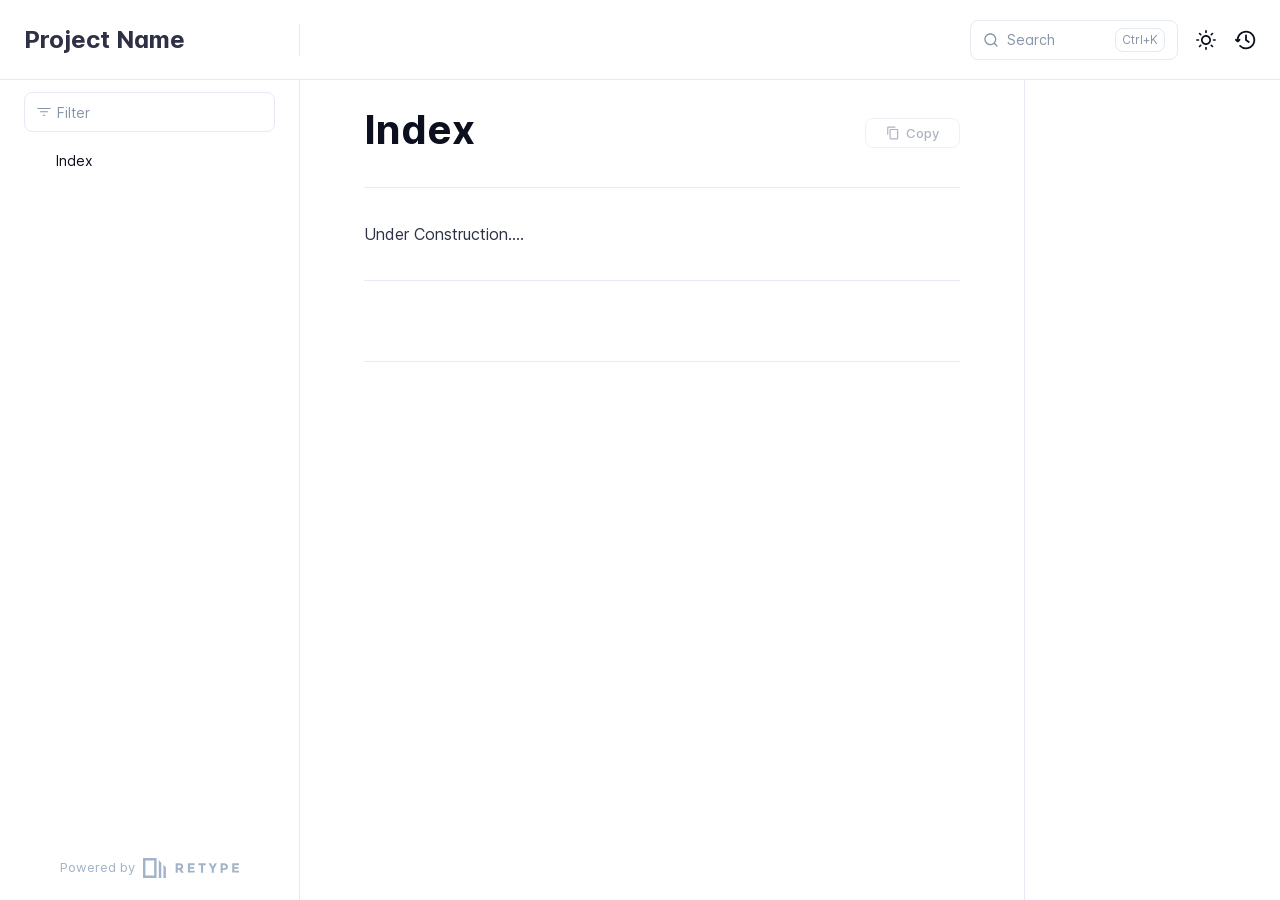
==== Docs/index.html @ 2685523a "Restructure docs into Docs/assets and Docs/mds" ====
<!DOCTYPE html>
<html lang="en" class="h-full">
<head>
    <meta charset="UTF-8">
    <meta name="viewport" content="width=device-width,initial-scale=1">
    <meta name="color-scheme" content="light dark">
    <meta name="turbo-root" content="/Linktree/Docs">
    <meta name="turbo-cache-control" content="no-cache" data-turbo-track="reload" data-track-token="4.6.0.834320444429">

    <!-- See retype.com -->
    <meta name="generator" content="Retype 4.6.0">

    <!-- Primary Meta Tags -->
    <title>Index</title>
    <meta name="title" content="Index">
    <meta name="description" content="Under Construction....">

    <!-- Canonical -->
    <link rel="canonical" href="https://labtoso.github.io/Linktree/Docs/">
    <link rel="sitemap" type="application/xml" title="Sitemap" href="https://labtoso.github.io/Linktree/Docs/sitemap.xml">

    <!-- Open Graph -->
    <meta property="og:type" content="website">
    <meta property="og:url" content="https://labtoso.github.io/Linktree/Docs/">
    <meta property="og:title" content="Index">
    <meta property="og:description" content="Under Construction....">
    <meta property="og:site_name" content="Project Name">
    <meta property="og:locale" content="en_US">

    <!-- Twitter -->
    <meta name="twitter:card" content="summary_large_image">
    <meta name="twitter:url" content="https://labtoso.github.io/Linktree/Docs/">
    <meta name="twitter:title" content="Index">
    <meta name="twitter:description" content="Under Construction....">

    <!-- Alternate Markdown -->
    <link rel="alternate" type="text/markdown" href="https://labtoso.github.io/Linktree/Docs/index.md">

    <script data-cfasync="false">(function(){var cl=document.documentElement.classList,ls=localStorage.getItem("retype_scheme"),hd=cl.contains("dark"),hl=cl.contains("light"),wm=window.matchMedia&&window.matchMedia("(prefers-color-scheme: dark)").matches;if(ls==="dark"||(!ls&&wm&&!hd&&!hl)){cl.remove("light");cl.add("dark")}else if(ls==="light"||(!ls&&!wm&&!hd&&!hl)){cl.remove("dark");cl.add("light")}})();</script>

    <link href="resources/css/retype.css?v=4.6.0.834320444429" rel="stylesheet">

    <script data-cfasync="false" src="resources/js/config.js?v=4.6.0.834320444429" data-turbo-eval="false" defer></script>
    <script data-cfasync="false" src="resources/js/retype.js?v=4.6.0" data-turbo-eval="false" defer></script>
    <script id="lunr-js" data-cfasync="false" src="resources/js/lunr.js?v=4.6.0.834320444429" data-turbo-eval="false" defer></script>
</head>
<body>
    <div id="retype-app" class="relative text-base antialiased text-base-text bg-base-bg font-body">
    <div class="absolute bottom-0 left-0" style="top: 5rem; right: 50%"></div>

    <header id="retype-header" class="sticky top-0 z-30 flex w-full h-16 bg-header-bg border-b border-header-border md:h-20">
        <div class="container relative flex items-center justify-between pr-6 grow md:justify-start">
            <!-- Mobile menu button skeleton -->
            <button v-cloak class="skeleton retype-mobile-menu-button flex items-center justify-center shrink-0 overflow-hidden dark:text-white focus:outline-hidden rounded-full w-10 h-10 ml-3.5 md:hidden"><svg xmlns="http://www.w3.org/2000/svg" class="mb-px shrink-0" width="24" height="24" viewBox="0 0 24 24" role="presentation" style="margin-bottom: 0px;"><g fill="currentColor"><path d="M2 4h20v2H2zM2 11h20v2H2zM2 18h20v2H2z"></path></g></svg></button>
            <div v-cloak id="retype-sidebar-left-toggle-button"></div>
    
            <!-- Logo -->
            <div class="flex items-center justify-between h-full py-2 md:w-75">
                <div class="flex items-center px-2 md:px-6">
                    <a id="retype-branding-logo" href="https://labtoso.github.io/Linktree/Docs/" class="flex items-center leading-snug text-2xl">
                        <span class="dark:text-white font-bold line-clamp-1 md:line-clamp-2">Project Name</span>
                    </a>
                </div>
    
                <span class="hidden h-8 border-r md:inline-block border-base-border"></span>
            </div>
    
            <div class="flex justify-between md:grow">
                <!-- Top Nav -->
                <nav id="retype-header-nav" class="hidden md:flex">
                    <ul class="flex flex-col mb-4 md:pl-16 md:mb-0 md:flex-row md:items-center">
                        
                    </ul>
                </nav>
    
                <div v-cloak class="flex justify-end grow">
                    <div id="retype-mobile-search-button"></div>
                    <doc-search-desktop></doc-search-desktop>
    
                    <doc-theme-switch class="lg:ml-2"></doc-theme-switch>
                    <doc-history></doc-history>
                </div>
            </div>
        </div>
    </header>


    <div id="retype-container" class="container relative flex bg-white">
        <!-- Sidebar Skeleton -->
        <div v-cloak class="fixed flex flex-col shrink-0 duration-300 ease-in-out bg-sidebar-left-bg border-sidebar-left-border sidebar top-20 w-75 border-r h-screen md:sticky transition-transform skeleton">
        
            <div class="flex items-center h-16 px-6">
                <input id="retype-filter-input-mock" class="w-full h-10 pl-8 px-3 py-2 transition-colors duration-200 ease-linear bg-filter-bg border border-filter-border rounded-lg shadow-none md:text-sm hover:border-filter-border-hover focus:outline-hidden focus:border-filter-border-focus placeholder-filter-placeholder" type="text">
            </div>
        
            <div class="pl-6 mt-1 mb-4">
                <div class="w-32 h-3 mb-4 bg-skeleton-bg rounded-full loading"></div>
                <div class="w-48 h-3 mb-4 bg-skeleton-bg rounded-full loading"></div>
                <div class="w-40 h-3 mb-4 bg-skeleton-bg rounded-full loading"></div>
                <div class="w-32 h-3 mb-4 bg-skeleton-bg rounded-full loading"></div>
                <div class="w-48 h-3 mb-4 bg-skeleton-bg rounded-full loading"></div>
                <div class="w-40 h-3 mb-4 bg-skeleton-bg rounded-full loading"></div>
            </div>
        
            <div class="shrink-0 mt-auto bg-transparent dark:border-base-border">
                <a class="flex items-center justify-center flex-nowrap h-16 text-gray-350 dark:text-dark-400 hover:text-gray-600 dark:hover:text-dark-300 transition-colors duration-150 ease-in docs-powered-by" target="_blank" href="https://retype.com/" rel="noopener">
                    <span class="text-xs whitespace-nowrap">Powered by</span>
                    <svg xmlns="http://www.w3.org/2000/svg" class="ml-2" fill="currentColor" width="96" height="20" overflow="visible"><path d="M0 0v20h13.59V0H0zm11.15 17.54H2.44V2.46h8.71v15.08zM15.8 20h2.44V4.67L15.8 2.22zM20.45 6.89V20h2.44V9.34z"/><g><path d="M40.16 8.44c0 1.49-.59 2.45-1.75 2.88l2.34 3.32h-2.53l-2.04-2.96h-1.43v2.96h-2.06V5.36h3.5c1.43 0 2.46.24 3.07.73s.9 1.27.9 2.35zm-2.48 1.1c.26-.23.38-.59.38-1.09 0-.5-.13-.84-.4-1.03s-.73-.28-1.39-.28h-1.54v2.75h1.5c.72 0 1.2-.12 1.45-.35zM51.56 5.36V7.2h-4.59v1.91h4.13v1.76h-4.13v1.92h4.74v1.83h-6.79V5.36h6.64zM60.09 7.15v7.48h-2.06V7.15h-2.61V5.36h7.28v1.79h-2.61zM70.81 14.64h-2.06v-3.66l-3.19-5.61h2.23l1.99 3.45 1.99-3.45H74l-3.19 5.61v3.66zM83.99 6.19c.65.55.97 1.4.97 2.55s-.33 1.98-1 2.51-1.68.8-3.04.8h-1.23v2.59h-2.06V5.36h3.26c1.42 0 2.45.28 3.1.83zm-1.51 3.65c.25-.28.37-.69.37-1.22s-.16-.92-.48-1.14c-.32-.23-.82-.34-1.5-.34H79.7v3.12h1.38c.68 0 1.15-.14 1.4-.42zM95.85 5.36V7.2h-4.59v1.91h4.13v1.76h-4.13v1.92H96v1.83h-6.79V5.36h6.64z"/></g></svg>
                </a>
            </div>
        </div>
        
        <!-- Sidebar component -->
        <doc-sidebar v-cloak>
            <template #sidebar-footer>
                <div class="shrink-0 mt-auto border-t md:bg-transparent md:border-none dark:border-base-border">
        
                    <a class="flex items-center justify-center flex-nowrap h-16 text-gray-350 dark:text-dark-400 hover:text-gray-600 dark:hover:text-dark-300 transition-colors duration-150 ease-in docs-powered-by" target="_blank" href="https://retype.com/" rel="noopener">
                        <span class="text-xs whitespace-nowrap">Powered by</span>
                        <svg xmlns="http://www.w3.org/2000/svg" class="ml-2" fill="currentColor" width="96" height="20" overflow="visible"><path d="M0 0v20h13.59V0H0zm11.15 17.54H2.44V2.46h8.71v15.08zM15.8 20h2.44V4.67L15.8 2.22zM20.45 6.89V20h2.44V9.34z"/><g><path d="M40.16 8.44c0 1.49-.59 2.45-1.75 2.88l2.34 3.32h-2.53l-2.04-2.96h-1.43v2.96h-2.06V5.36h3.5c1.43 0 2.46.24 3.07.73s.9 1.27.9 2.35zm-2.48 1.1c.26-.23.38-.59.38-1.09 0-.5-.13-.84-.4-1.03s-.73-.28-1.39-.28h-1.54v2.75h1.5c.72 0 1.2-.12 1.45-.35zM51.56 5.36V7.2h-4.59v1.91h4.13v1.76h-4.13v1.92h4.74v1.83h-6.79V5.36h6.64zM60.09 7.15v7.48h-2.06V7.15h-2.61V5.36h7.28v1.79h-2.61zM70.81 14.64h-2.06v-3.66l-3.19-5.61h2.23l1.99 3.45 1.99-3.45H74l-3.19 5.61v3.66zM83.99 6.19c.65.55.97 1.4.97 2.55s-.33 1.98-1 2.51-1.68.8-3.04.8h-1.23v2.59h-2.06V5.36h3.26c1.42 0 2.45.28 3.1.83zm-1.51 3.65c.25-.28.37-.69.37-1.22s-.16-.92-.48-1.14c-.32-.23-.82-.34-1.5-.34H79.7v3.12h1.38c.68 0 1.15-.14 1.4-.42zM95.85 5.36V7.2h-4.59v1.91h4.13v1.76h-4.13v1.92H96v1.83h-6.79V5.36h6.64z"/></g></svg>
                    </a>
                </div>
            </template>
        </doc-sidebar>

        <div class="grow min-w-0 bg-body-bg">
            <!-- Render "toolbar" template here on api pages --><!-- Render page content -->
<div class="flex">
    <div id="retype-main" class="min-w-0 p-4 grow md:px-16">
        <main class="relative pb-12 lg:pt-2">
            <div class="relative retype-markdown" id="retype-content">
                <!-- Rendered if sidebar right is enabled -->
                <div id="retype-sidebar-right-toggle"></div>
                <doc-page-actions></doc-page-actions>

                <!-- Page content  -->
<h1 id="index">Index</h1>
<hr>
<p>Under Construction....</p>
<hr>

                
                <!-- Required only on API pages -->
                <doc-toolbar-member-filter-no-results></doc-toolbar-member-filter-no-results>
            </div>
            <footer id="retype-content-footer" class="clear-both">
            
            </footer>
        </main>

        <div id="retype-page-footer" class="print:border-none border-t border-base-border pt-6 mb-8">
            <footer class="flex flex-wrap items-center justify-between print:justify-center">
                <div id="retype-footer-links" class="print:hidden">
                    <ul class="flex flex-wrap items-center text-sm">
                    </ul>
                </div>
                <div id="retype-copyright" class="print:justify-center py-2 text-footer-text font-footer-link text-sm leading-relaxed"></div>
            </footer>
        </div>
    </div>

    <!-- Rendered if sidebar right is enabled -->
    <!-- Sidebar right skeleton-->
    <div v-cloak class="fixed top-0 bottom-0 right-0 translate-x-full bg-sidebar-right-bg border-sidebar-right-border lg:sticky lg:border-l lg:shrink-0 lg:pt-6 lg:translate-x-0 sm:w-1/2 lg:w-64 lg:z-0 md:w-104 sidebar-right skeleton">
        <div class="pl-5">
            <div class="w-32 h-3 mb-4 bg-skeleton-bg rounded-full loading"></div>
            <div class="w-48 h-3 mb-4 bg-skeleton-bg rounded-full loading"></div>
            <div class="w-40 h-3 mb-4 bg-skeleton-bg rounded-full loading"></div>
        </div>
    </div>

    <!-- User should be able to hide sidebar right -->
    <doc-sidebar-right v-cloak></doc-sidebar-right>
</div>

        </div>
    </div>

    <doc-search-mobile></doc-search-mobile>
    <doc-back-to-top></doc-back-to-top>
</div>


    <div id="retype-overlay-target"></div>

        <script data-cfasync="false">window.__DOCS__ = { "title": "Index", isRoot: true, level: 0, icon: "file", hasPrism: false, hasInstagram: false, hasMermaid: false, hasMath: false, tocDepth: 23, "md": "/index.md" }</script>
</body>
</html>
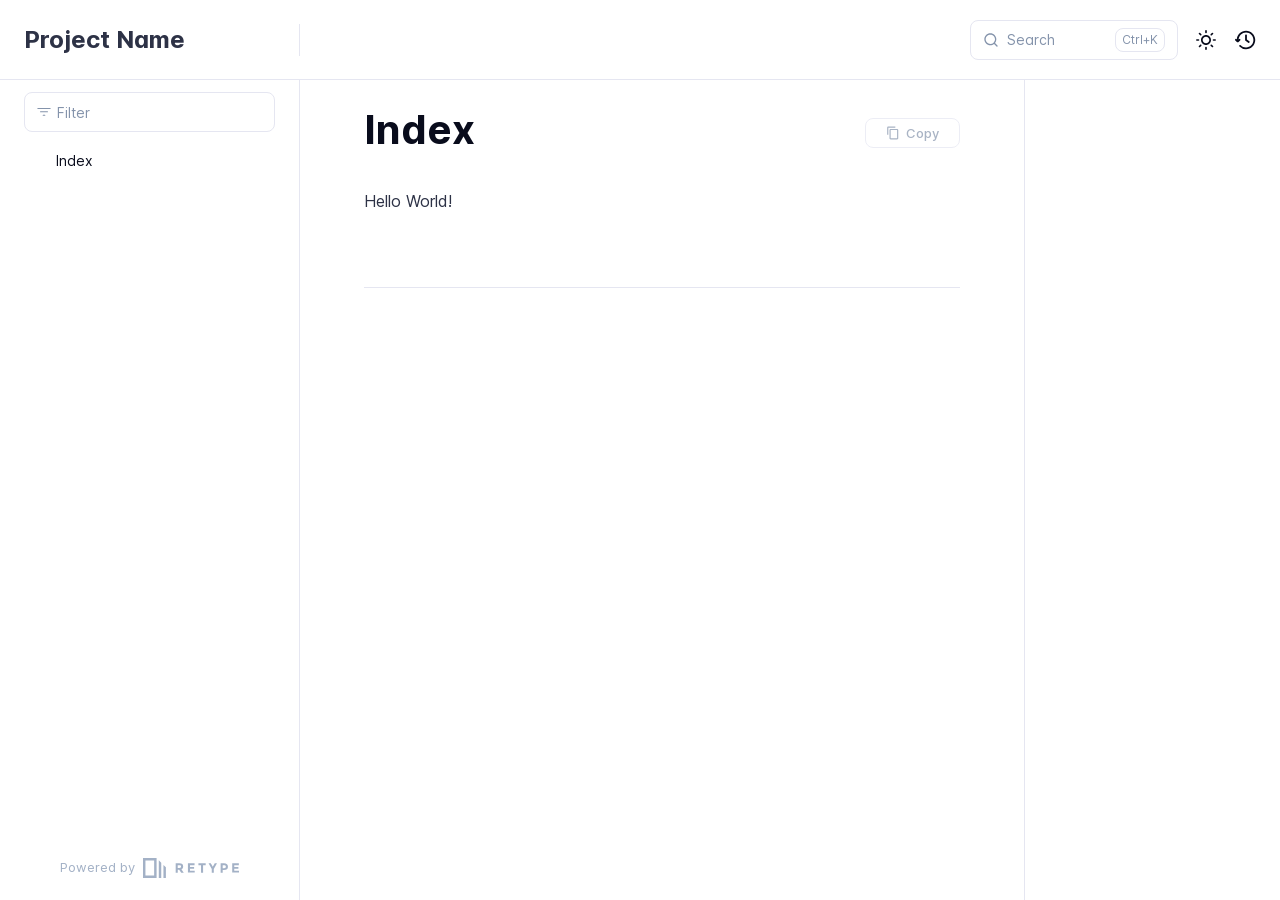
==== commit 68d82357: "Docs Fixed" ====
--- a/Docs/index.html
+++ b/Docs/index.html
@@ -5,7 +5,7 @@
     <meta name="viewport" content="width=device-width,initial-scale=1">
     <meta name="color-scheme" content="light dark">
     <meta name="turbo-root" content="/Linktree/Docs">
-    <meta name="turbo-cache-control" content="no-cache" data-turbo-track="reload" data-track-token="4.6.0.834320444429">
+    <meta name="turbo-cache-control" content="no-cache" data-turbo-track="reload" data-track-token="4.6.0.834399904899">
 
     <!-- See retype.com -->
     <meta name="generator" content="Retype 4.6.0">
@@ -13,7 +13,7 @@
     <!-- Primary Meta Tags -->
     <title>Index</title>
     <meta name="title" content="Index">
-    <meta name="description" content="Under Construction....">
+    <meta name="description" content="Hello World!">
 
     <!-- Canonical -->
     <link rel="canonical" href="https://labtoso.github.io/Linktree/Docs/">
@@ -23,7 +23,7 @@
     <meta property="og:type" content="website">
     <meta property="og:url" content="https://labtoso.github.io/Linktree/Docs/">
     <meta property="og:title" content="Index">
-    <meta property="og:description" content="Under Construction....">
+    <meta property="og:description" content="Hello World!">
     <meta property="og:site_name" content="Project Name">
     <meta property="og:locale" content="en_US">
 
@@ -31,18 +31,18 @@
     <meta name="twitter:card" content="summary_large_image">
     <meta name="twitter:url" content="https://labtoso.github.io/Linktree/Docs/">
     <meta name="twitter:title" content="Index">
-    <meta name="twitter:description" content="Under Construction....">
+    <meta name="twitter:description" content="Hello World!">
 
     <!-- Alternate Markdown -->
     <link rel="alternate" type="text/markdown" href="https://labtoso.github.io/Linktree/Docs/index.md">
 
     <script data-cfasync="false">(function(){var cl=document.documentElement.classList,ls=localStorage.getItem("retype_scheme"),hd=cl.contains("dark"),hl=cl.contains("light"),wm=window.matchMedia&&window.matchMedia("(prefers-color-scheme: dark)").matches;if(ls==="dark"||(!ls&&wm&&!hd&&!hl)){cl.remove("light");cl.add("dark")}else if(ls==="light"||(!ls&&!wm&&!hd&&!hl)){cl.remove("dark");cl.add("light")}})();</script>
 
-    <link href="resources/css/retype.css?v=4.6.0.834320444429" rel="stylesheet">
+    <link href="resources/css/retype.css?v=4.6.0.834399904899" rel="stylesheet">
 
-    <script data-cfasync="false" src="resources/js/config.js?v=4.6.0.834320444429" data-turbo-eval="false" defer></script>
+    <script data-cfasync="false" src="resources/js/config.js?v=4.6.0.834399904899" data-turbo-eval="false" defer></script>
     <script data-cfasync="false" src="resources/js/retype.js?v=4.6.0" data-turbo-eval="false" defer></script>
-    <script id="lunr-js" data-cfasync="false" src="resources/js/lunr.js?v=4.6.0.834320444429" data-turbo-eval="false" defer></script>
+    <script id="lunr-js" data-cfasync="false" src="resources/js/lunr.js?v=4.6.0.834399904899" data-turbo-eval="false" defer></script>
 </head>
 <body>
     <div id="retype-app" class="relative text-base antialiased text-base-text bg-base-bg font-body">
@@ -135,9 +135,7 @@
 
                 <!-- Page content  -->
 <h1 id="index">Index</h1>
-<hr>
-<p>Under Construction....</p>
-<hr>
+<p>Hello World!</p>
 
                 
                 <!-- Required only on API pages -->
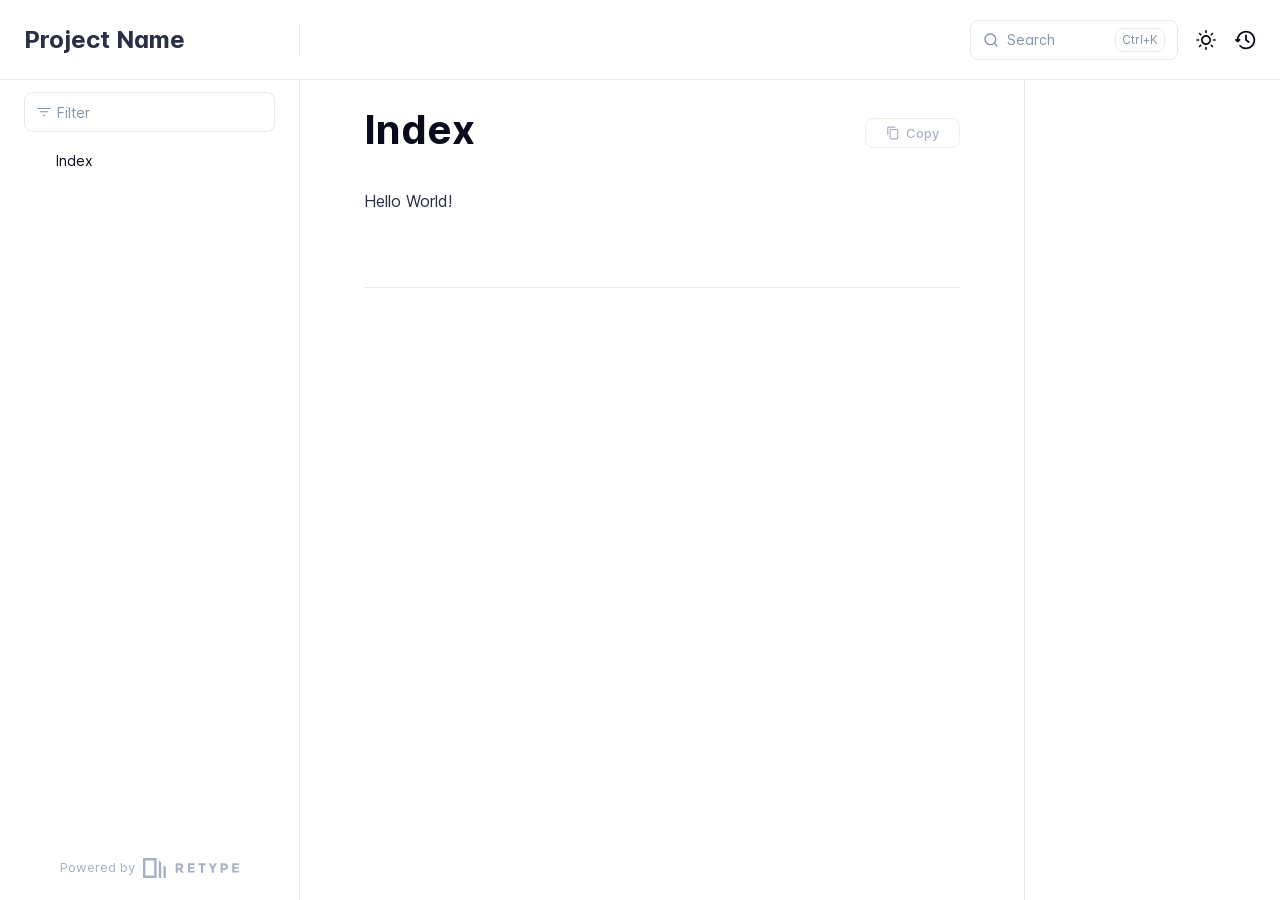
==== commit 752a88eb: "Docs Fixed" ====
--- a/Docs/index.html
+++ b/Docs/index.html
@@ -5,7 +5,7 @@
     <meta name="viewport" content="width=device-width,initial-scale=1">
     <meta name="color-scheme" content="light dark">
     <meta name="turbo-root" content="/Linktree/Docs">
-    <meta name="turbo-cache-control" content="no-cache" data-turbo-track="reload" data-track-token="4.6.0.834399904899">
+    <meta name="turbo-cache-control" content="no-cache" data-turbo-track="reload" data-track-token="4.6.0.834400001143">
 
     <!-- See retype.com -->
     <meta name="generator" content="Retype 4.6.0">
@@ -38,11 +38,11 @@
 
     <script data-cfasync="false">(function(){var cl=document.documentElement.classList,ls=localStorage.getItem("retype_scheme"),hd=cl.contains("dark"),hl=cl.contains("light"),wm=window.matchMedia&&window.matchMedia("(prefers-color-scheme: dark)").matches;if(ls==="dark"||(!ls&&wm&&!hd&&!hl)){cl.remove("light");cl.add("dark")}else if(ls==="light"||(!ls&&!wm&&!hd&&!hl)){cl.remove("dark");cl.add("light")}})();</script>
 
-    <link href="resources/css/retype.css?v=4.6.0.834399904899" rel="stylesheet">
+    <link href="resources/css/retype.css?v=4.6.0.834400001143" rel="stylesheet">
 
-    <script data-cfasync="false" src="resources/js/config.js?v=4.6.0.834399904899" data-turbo-eval="false" defer></script>
+    <script data-cfasync="false" src="resources/js/config.js?v=4.6.0.834400001143" data-turbo-eval="false" defer></script>
     <script data-cfasync="false" src="resources/js/retype.js?v=4.6.0" data-turbo-eval="false" defer></script>
-    <script id="lunr-js" data-cfasync="false" src="resources/js/lunr.js?v=4.6.0.834399904899" data-turbo-eval="false" defer></script>
+    <script id="lunr-js" data-cfasync="false" src="resources/js/lunr.js?v=4.6.0.834400001143" data-turbo-eval="false" defer></script>
 </head>
 <body>
     <div id="retype-app" class="relative text-base antialiased text-base-text bg-base-bg font-body">
